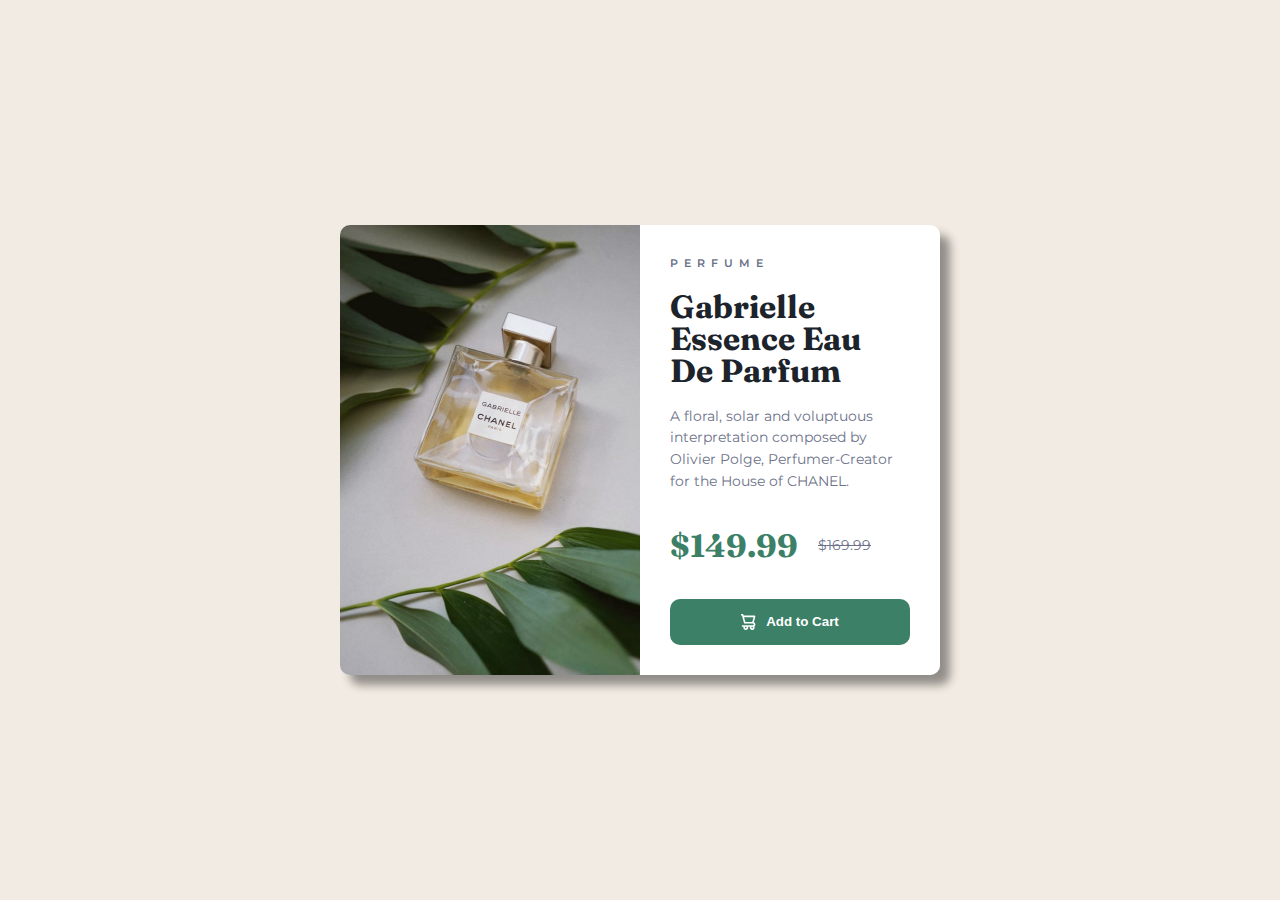
==== Project2/index.html @ 7b5d30df "Add files via upload" ====
<!DOCTYPE html>
<html lang="en">
<head>
    <meta charset="UTF-8">
    <meta http-equiv="X-UA-Compatible" content="IE=edge">
    <meta name="viewport" content="width=device-width, initial-scale=1.0">
    <link rel="icon" type="image/png" sizes="32x32" href="./images/favicon-32x32.png">
    <title>Frontend Mentor | Product Card</title>
    <link rel="stylesheet" href="./styles.css">
</head>
<body>
    <main class="container flex">
        <div class="card grid"> 
            <div class="product__img">
                <img id="img" src="./Img/image-product-desktop.jpg" alt="Product">
            </div>
            <div class="product__txt flex">
                <div class="product__txt-resume">
                    <h3 class="perfume">PERFUME</h3><br>
                    <h1>Gabrielle Essence Eau De Parfum</h1><br>
                    <p>A floral, solar and voluptuous interpretation composed by Olivier Polge, Perfumer-Creator for the House of CHANEL.</p>
                </div>
                <div class="product__txt-price flex">
                    <h1>$149.99</h1>
                    <strike>$169.99</strike>
                </div>
                <button class="flex">
                    <img src="./Img/icon-cart.svg" alt="buy">
                    <b>Add to Cart</b>
                </button>
            </div>
        </div>
    </main>

    <script src="./script.js" crossorigin="anonymous"></script>
</body>
</html>
---- Project2/styles.css ----
@import url('https://fonts.googleapis.com/css2?family=Fraunces:opsz,wght@9..144,700&family=Montserrat:wght@500;700&display=swap');

:root {
    --dark-cyan: #3c8067;
    --cream: #f2ebe3;
    --very-dark-blue: #1c232b;
    --dark-grayish-blue: #6c7289;
}
* {
    box-sizing: border-box;
    margin: 0;
    padding: 0;
    border: none;
}
html {
    font-family: 'Montserrat', sans-serif;
    font-size: 14px;
}
body {
    background: var(--cream);
    transition: all 2s;
}

h3, strike, p {
    color: var(--dark-grayish-blue);
    line-height: 1.5;
    font-size: .9rem;
}
h1 { 
    font-family: 'Fraunces', serif;
    line-height: 1;
}

.flex { display: flex; }
.grid { display: grid; }

.container {
    width: 90%;
    height: 100vh;
    margin: auto;
    justify-content: center;
    align-items: center;
}
.card {
    width: 340px;
    height: 610px;
    grid-template-rows: 40% 60%;
    overflow: hidden;
    border-radius: 10px;
    box-shadow: 10px 10px 10px 0 rgba(0, 0, 0, 0.402);
}
.product__img img {
    width: 100%;
    height: 100%;
    object-fit: cover;
}
.product__txt {
    background: #fff;
    padding: 25px;
    flex-direction: column;
    justify-content: space-between;
}
.product__txt-resume {
    color: var(--very-dark-blue);
}
.product__txt-resume h3 {
    font-size: .7rem;
    font-weight: 600;
    letter-spacing: 6px;
}
.product__txt-price {
    align-items: center;
    gap: 20px;
    color: var(--dark-cyan);
}
button {
    justify-content: center;
    background: var(--dark-cyan);
    padding: 15px;
    border-radius: 10px;
    color: #fff;
    gap: 10px;

}

@media screen and (min-width:1024px) {
    
    html {
        font-size: 16px;
    }
    body.dark { background: #393734; }

    .card {
        width: 600px;
        height: 450px;
        display: flex;
    }
    .product__img img {
        width: 300px;
        transition: all 2s;
    }
    .product__img img.turn {
        transform: rotate(1turn);
    }
    .product__txt {
        min-width: 50%;
        padding: 30px;
    }
    @media (hover:hover) {

        button:hover {
            background: linear-gradient( var(--dark-cyan), #78f0c0);
        }
        .product__img:hover {
            width: 100%;
        }
        .product__img:hover > img {
            width: 600px;
            height: 135%;
            border-radius: 10px;
            filter: saturate(1.8);
            transition: all 1s;
        }
    }
}
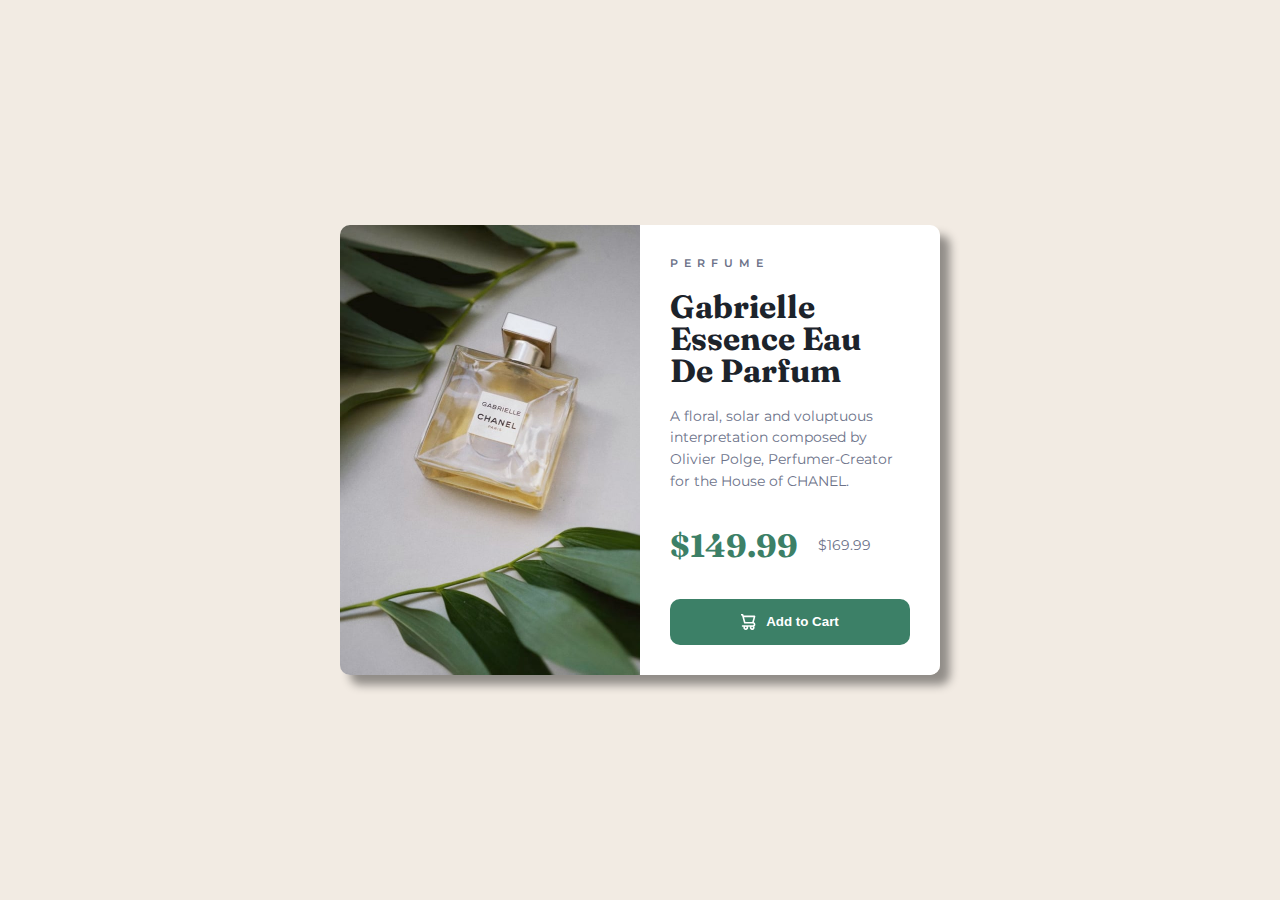
==== commit 5a2e1e93: "Update index.html" ====
--- a/Project2/index.html
+++ b/Project2/index.html
@@ -4,7 +4,7 @@
     <meta charset="UTF-8">
     <meta http-equiv="X-UA-Compatible" content="IE=edge">
     <meta name="viewport" content="width=device-width, initial-scale=1.0">
-    <link rel="icon" type="image/png" sizes="32x32" href="./images/favicon-32x32.png">
+    <link rel="icon" type="image/png" sizes="32x32" href="./Img/favicon-32x32.png">
     <title>Frontend Mentor | Product Card</title>
     <link rel="stylesheet" href="./styles.css">
 </head>
@@ -22,7 +22,7 @@
                 </div>
                 <div class="product__txt-price flex">
                     <h1>$149.99</h1>
-                    <strike>$169.99</strike>
+                    <p>$169.99</p>
                 </div>
                 <button class="flex">
                     <img src="./Img/icon-cart.svg" alt="buy">
@@ -34,4 +34,4 @@
 
     <script src="./script.js" crossorigin="anonymous"></script>
 </body>
-</html>+</html>
--- a/Project2/styles.css
+++ b/Project2/styles.css
@@ -18,7 +18,7 @@
 }
 body {
     background: var(--cream);
-    transition: all 2s;
+    transition: all 1.5s;
 }
 
 h3, strike, p {
@@ -122,4 +122,4 @@
             transition: all 1s;
         }
     }
-}+}
